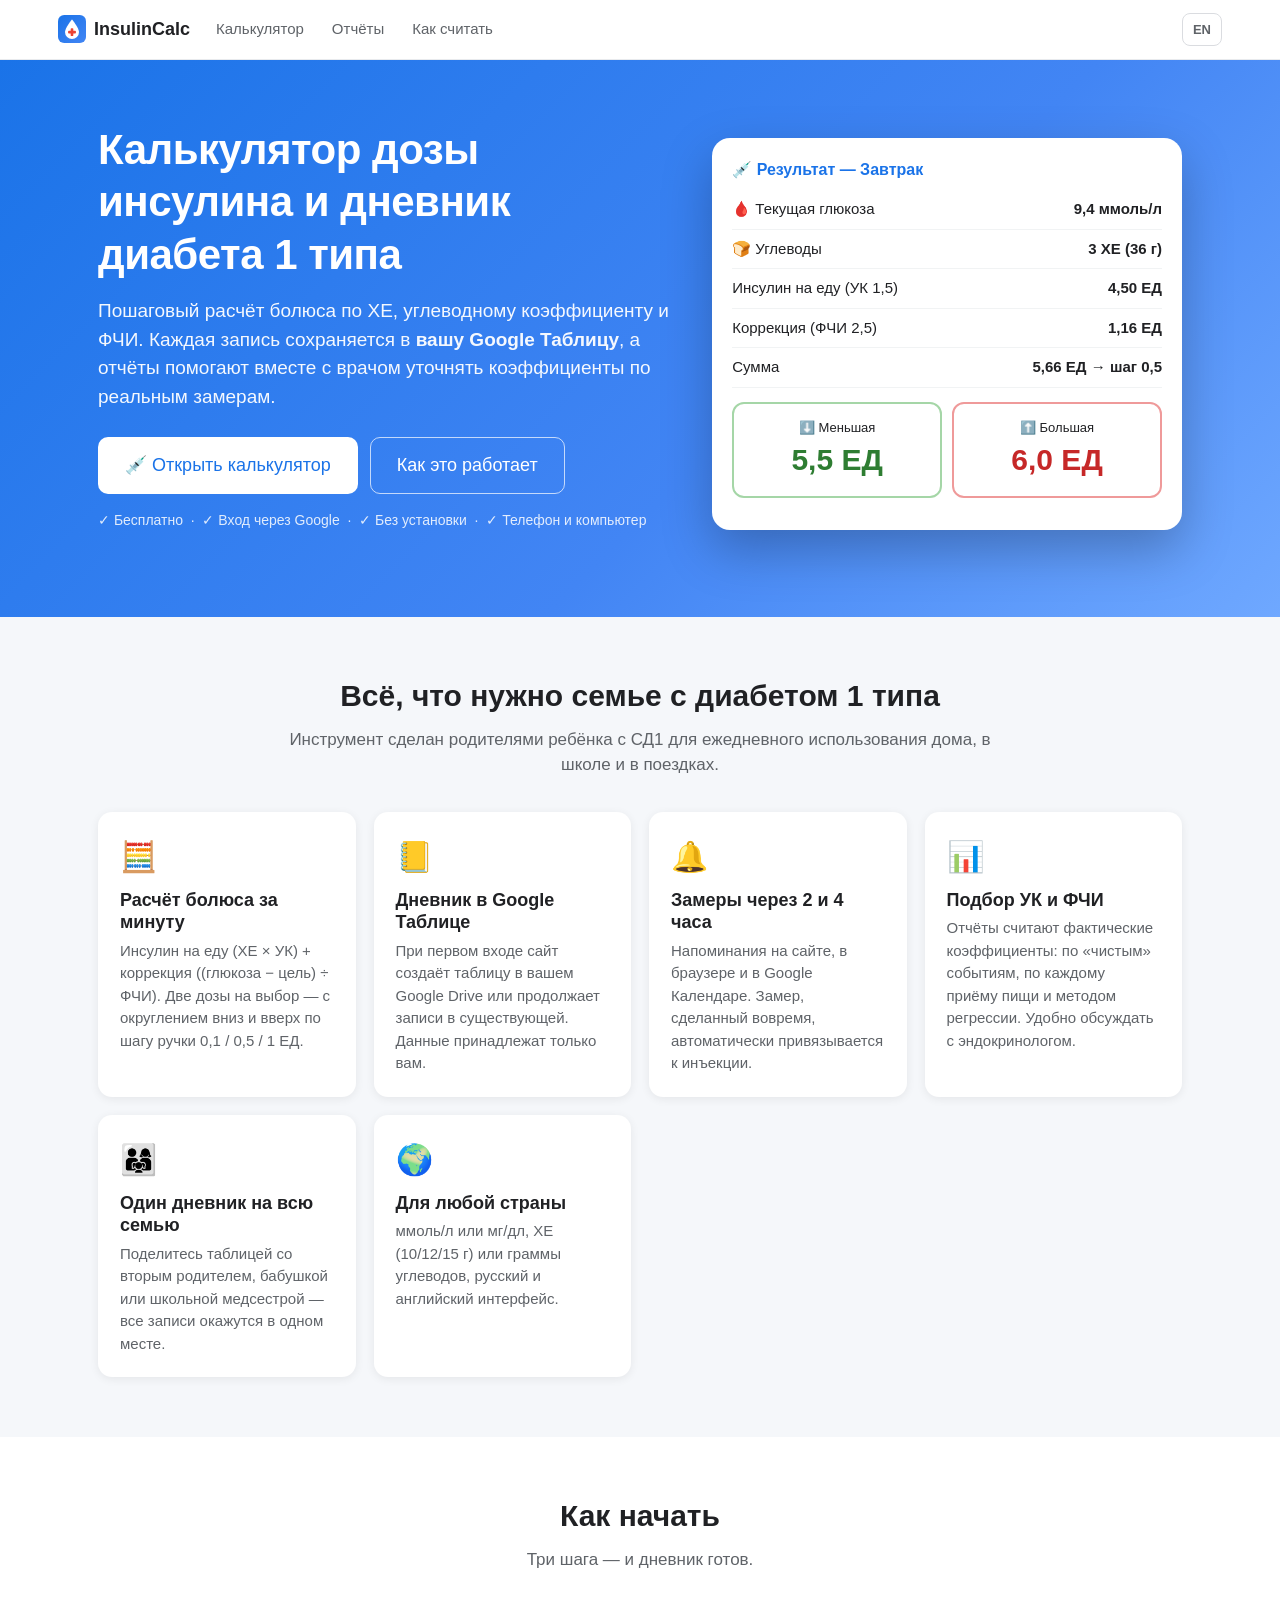
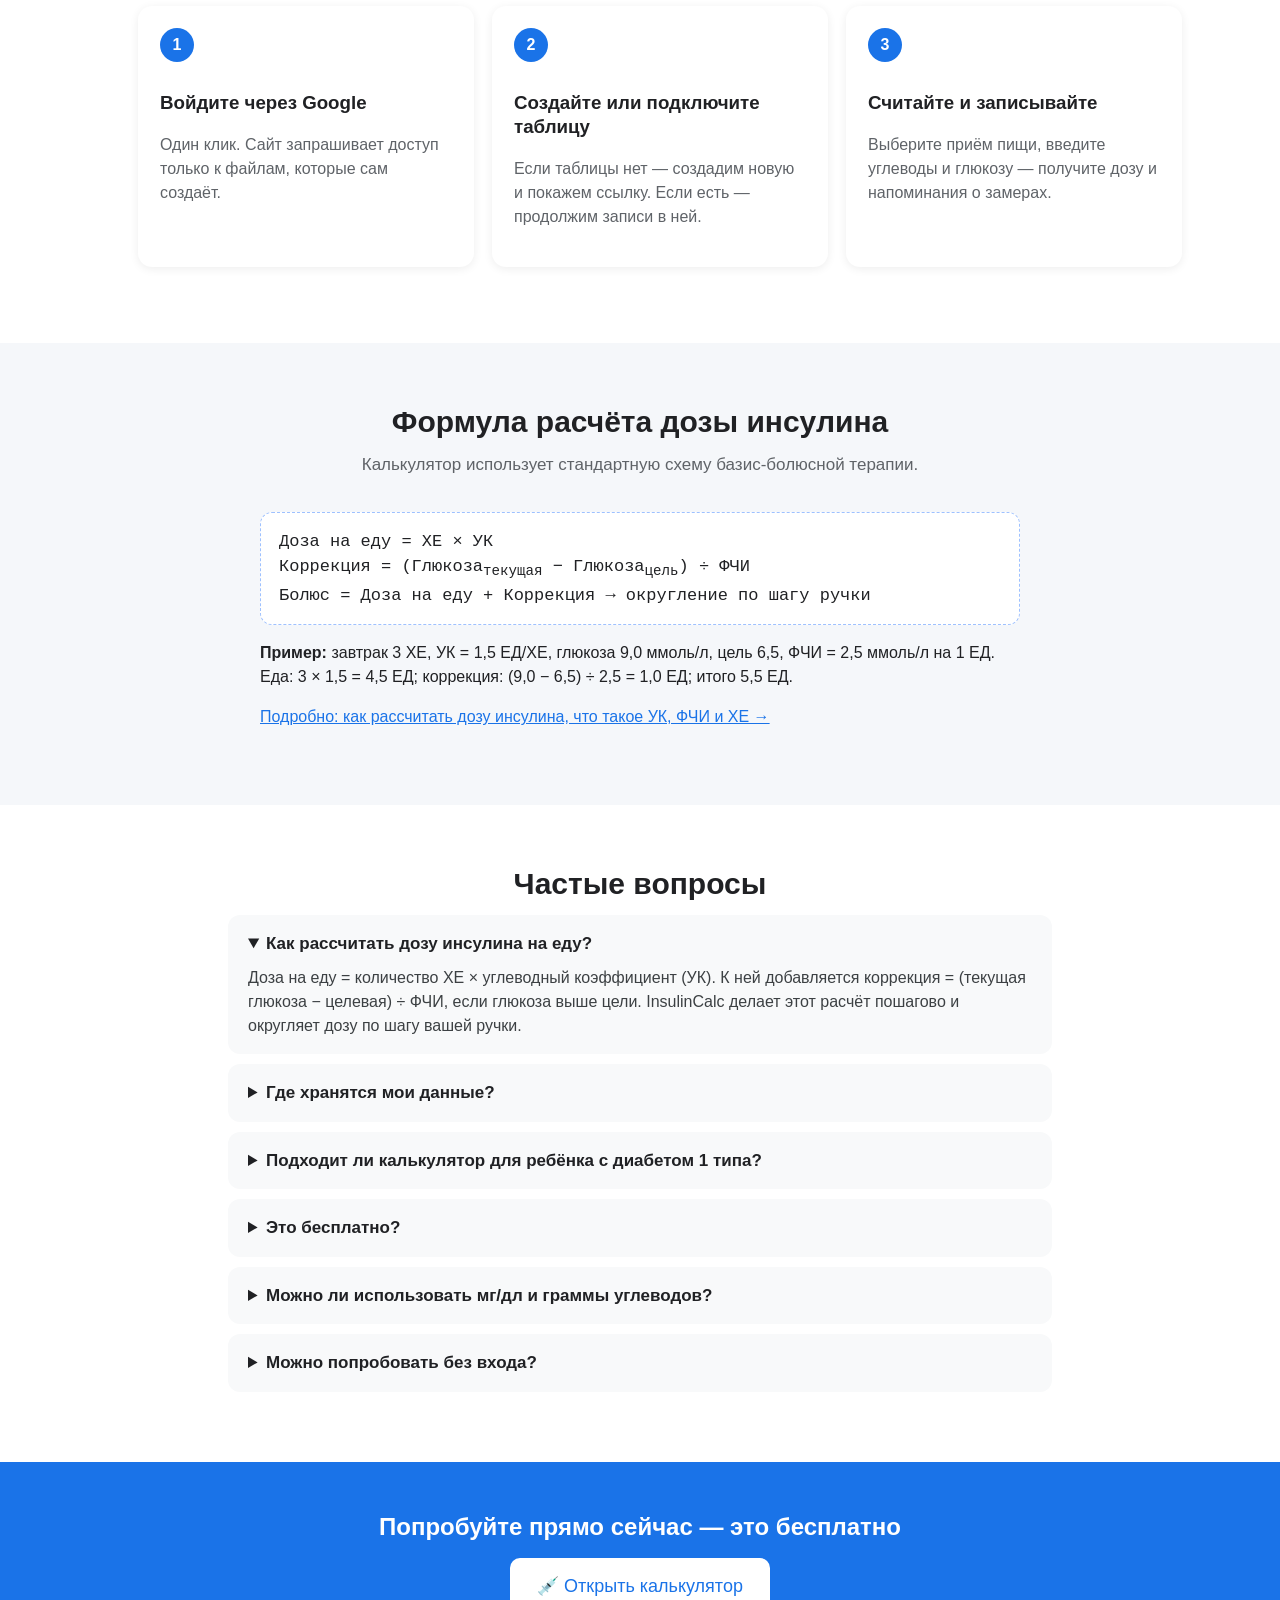
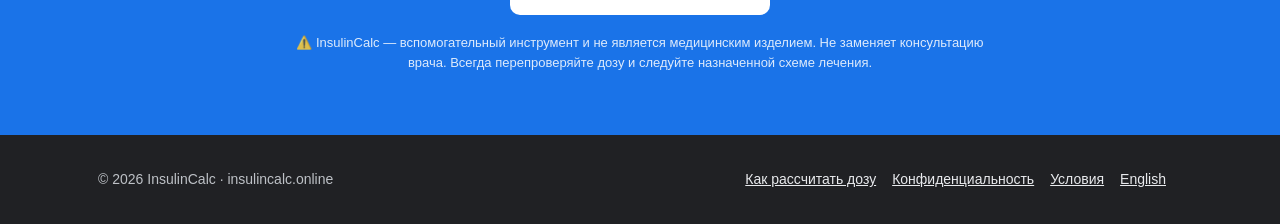
==== index.html @ 8a03ff3d "Initial site" ====
<!DOCTYPE html>
<html lang="ru">
<head>
<meta charset="utf-8">
<meta name="viewport" content="width=device-width,initial-scale=1,viewport-fit=cover">
<title>Калькулятор дозы инсулина онлайн и дневник диабета 1 типа — InsulinCalc</title>
<meta name="description" content="Бесплатный калькулятор болюса инсулина по ХЕ, УК и ФЧИ для детей и взрослых с диабетом 1 типа. Дневник самоконтроля в вашей Google Таблице, отчёты и подбор коэффициентов.">
<meta name="keywords" content="калькулятор инсулина, калькулятор дозы инсулина, расчет инсулина на ХЕ, хлебные единицы, углеводный коэффициент, ФЧИ, диабет 1 типа у ребенка, дневник самоконтроля">
<link rel="canonical" href="https://insulincalc.online/">
<link rel="alternate" hreflang="ru" href="https://insulincalc.online/">
<link rel="alternate" hreflang="en" href="https://insulincalc.online/en/">
<link rel="alternate" hreflang="x-default" href="https://insulincalc.online/en/">
<meta name="theme-color" content="#1a73e8">
<link rel="icon" href="/assets/img/favicon.svg" type="image/svg+xml">
<link rel="icon" href="/favicon.ico" sizes="32x32">
<link rel="apple-touch-icon" href="/assets/img/icon-192.png">
<link rel="manifest" href="/manifest.webmanifest">
<meta property="og:type" content="website">
<meta property="og:site_name" content="InsulinCalc">
<meta property="og:locale" content="ru_RU">
<meta property="og:locale:alternate" content="en_US">
<meta property="og:title" content="Калькулятор дозы инсулина и дневник диабета — InsulinCalc">
<meta property="og:description" content="Считайте болюс по ХЕ, УК и ФЧИ, ведите дневник в своей Google Таблице и уточняйте коэффициенты по реальным замерам. Бесплатно.">
<meta property="og:url" content="https://insulincalc.online/">
<meta property="og:image" content="https://insulincalc.online/assets/img/og-image.jpg">
<meta property="og:image:width" content="1200"><meta property="og:image:height" content="630">
<meta name="twitter:card" content="summary_large_image">
<link rel="stylesheet" href="/assets/css/style.css">
<script type="application/ld+json">
{"@context":"https://schema.org","@graph":[
 {"@type":"WebSite","@id":"https://insulincalc.online/#website","url":"https://insulincalc.online/","name":"InsulinCalc","inLanguage":["ru","en"]},
 {"@type":"WebApplication","name":"InsulinCalc — калькулятор дозы инсулина","url":"https://insulincalc.online/app/","applicationCategory":"HealthApplication","operatingSystem":"Any (браузер)","inLanguage":"ru","isAccessibleForFree":true,
  "offers":{"@type":"Offer","price":"0","priceCurrency":"USD"},
  "description":"Пошаговый расчёт болюсного инсулина по хлебным единицам, углеводному коэффициенту и фактору чувствительности; дневник в Google Таблице; отчёты по УК и ФЧИ.",
  "featureList":["Расчёт дозы инсулина на еду и коррекцию","ХЕ или граммы, ммоль/л или мг/дл","Округление по шагу шприц-ручки","Напоминания о замерах через 2 и 4 часа","Подбор УК и ФЧИ по реальным замерам","Данные в вашей Google Таблице"]},
 {"@type":"FAQPage","mainEntity":[
  {"@type":"Question","name":"Как рассчитать дозу инсулина на еду?","acceptedAnswer":{"@type":"Answer","text":"Доза на еду = количество ХЕ × углеводный коэффициент (УК). К ней добавляется коррекция = (текущая глюкоза − целевая) ÷ ФЧИ, если глюкоза выше цели. InsulinCalc делает этот расчёт пошагово и округляет дозу по шагу вашей ручки."}},
  {"@type":"Question","name":"Где хранятся мои данные?","acceptedAnswer":{"@type":"Answer","text":"Только в вашей Google Таблице в вашем Google Drive. Сайт не хранит медицинские данные на своих серверах и получает доступ лишь к файлам, которые он создал или которые вы выбрали."}},
  {"@type":"Question","name":"Подходит ли калькулятор для ребёнка с диабетом 1 типа?","acceptedAnswer":{"@type":"Answer","text":"Да, сервис создан родителями ребёнка с диабетом 1 типа. Несколько взрослых могут вести один дневник: достаточно поделиться Google Таблицей. Все коэффициенты должны быть назначены врачом."}},
  {"@type":"Question","name":"Это бесплатно?","acceptedAnswer":{"@type":"Answer","text":"Да, InsulinCalc бесплатен и не требует установки — работает в браузере на телефоне и компьютере."}},
  {"@type":"Question","name":"Можно ли использовать мг/дл и граммы углеводов?","acceptedAnswer":{"@type":"Answer","text":"Да. В настройках можно выбрать ммоль/л или мг/дл, вводить углеводы в ХЕ или граммах и указать размер ХЕ (10, 12 или 15 г)."}}
 ]}
]}
</script>
</head>
<body>
<header class="topbar"><div class="topbar-in">
  <a class="brand" href="/"><img src="/assets/img/favicon.svg" alt="InsulinCalc" width="28" height="28"><span>InsulinCalc</span></a>
  <nav class="nav"><a href="/app/">Калькулятор</a><a href="/report/">Отчёты</a><a href="/kak-rasschitat-dozu-insulina/" class="hide-sm">Как считать</a></nav>
  <div class="right"><a class="lang-btn" href="/en/" hreflang="en" style="text-decoration:none" onclick="try{localStorage.setItem('ic_lang','en')}catch(e){}">EN</a></div>
</div></header>

<main>
<section class="hero">
  <div class="container hero-grid">
    <div>
      <h1>Калькулятор дозы инсулина и дневник диабета 1 типа</h1>
      <p class="lead">Пошаговый расчёт болюса по ХЕ, углеводному коэффициенту и ФЧИ. Каждая запись сохраняется в <b>вашу Google Таблицу</b>, а отчёты помогают вместе с врачом уточнять коэффициенты по реальным замерам.</p>
      <div class="hero-cta">
        <a class="btn primary big" href="/app/" onclick="try{localStorage.setItem('ic_lang','ru')}catch(e){}">💉 Открыть калькулятор</a>
        <a class="btn ghost big" href="#how">Как это работает</a>
      </div>
      <p class="hero-note">✓ Бесплатно &nbsp;·&nbsp; ✓ Вход через Google &nbsp;·&nbsp; ✓ Без установки &nbsp;·&nbsp; ✓ Телефон и компьютер</p>
    </div>
    <div class="mock" aria-hidden="true">
      <div style="font-weight:700;color:#1a73e8;margin-bottom:8px">💉 Результат — Завтрак</div>
      <div class="mrow"><span>🩸 Текущая глюкоза</span><b>9,4 ммоль/л</b></div>
      <div class="mrow"><span>🍞 Углеводы</span><b>3 ХЕ (36 г)</b></div>
      <div class="mrow"><span>Инсулин на еду (УК 1,5)</span><b>4,50 ЕД</b></div>
      <div class="mrow"><span>Коррекция (ФЧИ 2,5)</span><b>1,16 ЕД</b></div><div class="mrow"><span>Сумма</span><b>5,66 ЕД → шаг 0,5</b></div>
      <div class="dose-cards"><div class="dose-card down"><div class="small">⬇️ Меньшая</div><div class="d">5,5 ЕД</div></div><div class="dose-card up"><div class="small">⬆️ Большая</div><div class="d">6,0 ЕД</div></div></div>
    </div>
  </div>
</section>

<section class="block">
  <div class="container">
    <h2>Всё, что нужно семье с диабетом 1 типа</h2>
    <p class="intro">Инструмент сделан родителями ребёнка с СД1 для ежедневного использования дома, в школе и в поездках.</p>
    <div class="features">
      <div class="feature"><div class="ic">🧮</div><h3>Расчёт болюса за минуту</h3><p>Инсулин на еду (ХЕ × УК) + коррекция ((глюкоза − цель) ÷ ФЧИ). Две дозы на выбор — с округлением вниз и вверх по шагу ручки 0,1 / 0,5 / 1 ЕД.</p></div>
      <div class="feature"><div class="ic">📒</div><h3>Дневник в Google Таблице</h3><p>При первом входе сайт создаёт таблицу в вашем Google Drive или продолжает записи в существующей. Данные принадлежат только вам.</p></div>
      <div class="feature"><div class="ic">🔔</div><h3>Замеры через 2 и 4 часа</h3><p>Напоминания на сайте, в браузере и в Google Календаре. Замер, сделанный вовремя, автоматически привязывается к инъекции.</p></div>
      <div class="feature"><div class="ic">📊</div><h3>Подбор УК и ФЧИ</h3><p>Отчёты считают фактические коэффициенты: по «чистым» событиям, по каждому приёму пищи и методом регрессии. Удобно обсуждать с эндокринологом.</p></div>
      <div class="feature"><div class="ic">👨‍👩‍👧</div><h3>Один дневник на всю семью</h3><p>Поделитесь таблицей со вторым родителем, бабушкой или школьной медсестрой — все записи окажутся в одном месте.</p></div>
      <div class="feature"><div class="ic">🌍</div><h3>Для любой страны</h3><p>ммоль/л или мг/дл, ХЕ (10/12/15 г) или граммы углеводов, русский и английский интерфейс.</p></div>
    </div>
  </div>
</section>

<section class="block alt" id="how">
  <div class="container">
    <h2>Как начать</h2>
    <p class="intro">Три шага — и дневник готов.</p>
    <ol class="steps">
      <li><h3>Войдите через Google</h3><p class="muted">Один клик. Сайт запрашивает доступ только к файлам, которые сам создаёт.</p></li>
      <li><h3>Создайте или подключите таблицу</h3><p class="muted">Если таблицы нет — создадим новую и покажем ссылку. Если есть — продолжим записи в ней.</p></li>
      <li><h3>Считайте и записывайте</h3><p class="muted">Выберите приём пищи, введите углеводы и глюкозу — получите дозу и напоминания о замерах.</p></li>
    </ol>
  </div>
</section>

<section class="block">
  <div class="container">
    <h2>Формула расчёта дозы инсулина</h2>
    <p class="intro">Калькулятор использует стандартную схему базис-болюсной терапии.</p>
    <div style="max-width:760px;margin:0 auto">
      <div class="formula">Доза на еду = ХЕ × УК<br>Коррекция = (Глюкоза<sub>текущая</sub> − Глюкоза<sub>цель</sub>) ÷ ФЧИ<br>Болюс = Доза на еду + Коррекция → округление по шагу ручки</div>
      <p><b>Пример:</b> завтрак 3 ХЕ, УК = 1,5 ЕД/ХЕ, глюкоза 9,0 ммоль/л, цель 6,5, ФЧИ = 2,5 ммоль/л на 1 ЕД. Еда: 3 × 1,5 = 4,5 ЕД; коррекция: (9,0 − 6,5) ÷ 2,5 = 1,0 ЕД; итого 5,5 ЕД.</p>
      <p><a href="/kak-rasschitat-dozu-insulina/">Подробно: как рассчитать дозу инсулина, что такое УК, ФЧИ и ХЕ →</a></p>
    </div>
  </div>
</section>

<section class="block alt">
  <div class="container" style="max-width:860px">
    <h2>Частые вопросы</h2>
    <div class="faq">
      <details open><summary>Как рассчитать дозу инсулина на еду?</summary><p>Доза на еду = количество ХЕ × углеводный коэффициент (УК). К ней добавляется коррекция = (текущая глюкоза − целевая) ÷ ФЧИ, если глюкоза выше цели. InsulinCalc делает этот расчёт пошагово и округляет дозу по шагу вашей ручки.</p></details>
      <details><summary>Где хранятся мои данные?</summary><p>Только в вашей Google Таблице в вашем Google Drive. Сайт не хранит медицинские данные на своих серверах и получает доступ лишь к файлам, которые он создал или которые вы выбрали. Подробнее — в <a href="/privacy/">политике конфиденциальности</a>.</p></details>
      <details><summary>Подходит ли калькулятор для ребёнка с диабетом 1 типа?</summary><p>Да, сервис создан родителями ребёнка с диабетом 1 типа. Несколько взрослых могут вести один дневник: достаточно поделиться Google Таблицей. Все коэффициенты должны быть назначены врачом.</p></details>
      <details><summary>Это бесплатно?</summary><p>Да, InsulinCalc бесплатен и не требует установки — работает в браузере на телефоне и компьютере. Сайт можно добавить на главный экран как приложение.</p></details>
      <details><summary>Можно ли использовать мг/дл и граммы углеводов?</summary><p>Да. В настройках можно выбрать ммоль/л или мг/дл, вводить углеводы в ХЕ или граммах и указать размер ХЕ (10, 12 или 15 г).</p></details>
      <details><summary>Можно попробовать без входа?</summary><p>Да, есть демо-режим: записи сохраняются только в браузере. Для постоянного дневника войдите через Google.</p></details>
    </div>
  </div>
</section>

<section class="cta-band">
  <h2>Попробуйте прямо сейчас — это бесплатно</h2>
  <a class="btn primary big" href="/app/">💉 Открыть калькулятор</a>
  <p class="small" style="opacity:.85;margin-top:18px;max-width:720px;margin-left:auto;margin-right:auto">⚠️ InsulinCalc — вспомогательный инструмент и не является медицинским изделием. Не заменяет консультацию врача. Всегда перепроверяйте дозу и следуйте назначенной схеме лечения.</p>
</section>
</main>

<footer class="site"><div class="container foot-grid">
  <div>© <span id="y">2026</span> InsulinCalc · insulincalc.online</div>
  <div class="foot-links"><a href="/kak-rasschitat-dozu-insulina/">Как рассчитать дозу</a><a href="/privacy/">Конфиденциальность</a><a href="/terms/">Условия</a><a href="/en/" hreflang="en">English</a></div>
</div></footer>
<script>document.getElementById('y').textContent=new Date().getFullYear()</script>
</body>
</html>
---- assets/css/style.css ----
/* InsulinCalc — общие стили (сайт + приложение) */
:root{
  --blue:#1a73e8;--blue-d:#1765d3;--blue-l:#e8f0fe;--green:#34a853;--green-d:#2e7d32;--red:#ea4335;--amber:#ffc107;
  --ink:#202124;--muted:#5f6368;--line:#dadce0;--bg:#f5f7fa;--card:#fff;--purple:#7b1fa2;
  --r:14px;--sh:0 2px 10px rgba(0,0,0,.07);
  --font:-apple-system,BlinkMacSystemFont,'Segoe UI',Roboto,'Helvetica Neue',Arial,sans-serif;
}
*{box-sizing:border-box}
html{-webkit-text-size-adjust:100%}
body{margin:0;font-family:var(--font);color:var(--ink);background:var(--bg);line-height:1.5}
a{color:var(--blue)}
img{max-width:100%}
h1,h2,h3{line-height:1.25}
.small{font-size:13px}.muted{color:var(--muted)}
.container{max-width:1120px;margin:0 auto;padding:0 18px}
.narrow{max-width:640px;margin:0 auto;padding:18px}
.wide{max-width:1200px;margin:0 auto;padding:18px}

/* ---------- topbar ---------- */
.topbar{position:sticky;top:0;z-index:50;background:rgba(255,255,255,.95);backdrop-filter:saturate(1.4) blur(8px);border-bottom:1px solid #e8eaed}
.topbar-in{max-width:1200px;margin:0 auto;display:flex;align-items:center;gap:14px;padding:10px 18px}
.brand{display:flex;align-items:center;gap:8px;font-weight:700;color:var(--ink);text-decoration:none;font-size:18px}
.nav{display:flex;gap:4px;flex:1}
.nav a{padding:8px 12px;border-radius:8px;color:var(--muted);text-decoration:none;font-weight:500;font-size:15px}
.nav a:hover{background:#f1f3f4}.nav a.active{color:var(--blue);background:var(--blue-l)}
.right{display:flex;align-items:center;gap:8px}
.lang-btn,.btn-sm,.badge{border:1px solid var(--line);background:#fff;border-radius:8px;padding:6px 10px;font-size:13px;cursor:pointer;font-weight:600;color:var(--muted)}
.badge{background:#fff3e0;color:#e65100;border-color:#ffcc80}
.avatar-btn{width:36px;height:36px;border-radius:50%;border:2px solid var(--blue-l);padding:0;overflow:hidden;cursor:pointer;background:var(--blue);color:#fff;font-weight:700}
.avatar-btn img{width:100%;height:100%;object-fit:cover}
.user-menu{position:relative}
.dropdown{display:none;position:absolute;right:0;top:44px;background:#fff;border-radius:12px;box-shadow:0 8px 30px rgba(0,0,0,.15);min-width:240px;padding:6px;z-index:60}
.dropdown.open{display:block}
.dropdown a,.dropdown button{display:block;width:100%;text-align:left;padding:10px 12px;border:0;background:none;border-radius:8px;font-size:14px;color:var(--ink);text-decoration:none;cursor:pointer;font-family:inherit}
.dropdown a:hover,.dropdown button:hover{background:#f1f3f4}
.dd-head{padding:10px 12px;border-bottom:1px solid #eee;margin-bottom:4px;font-size:14px;word-break:break-all}
.demo-bar{display:none;background:#fff8e1;color:#5d4037;text-align:center;padding:8px 14px;font-size:14px;border-bottom:1px solid #ffe082}
@media(max-width:640px){.hide-sm{display:none}.nav a{padding:8px 8px;font-size:14px}.brand span{display:none}}

/* ---------- buttons ---------- */
.btn{display:inline-flex;align-items:center;justify-content:center;gap:8px;padding:13px 20px;border-radius:10px;font-size:16px;font-weight:500;cursor:pointer;border:1px solid transparent;transition:.15s;text-align:center;text-decoration:none;font-family:inherit;line-height:1.3}
.btn.block{display:flex;width:100%;margin-bottom:10px}
.btn.primary{background:var(--blue);color:#fff}.btn.primary:hover{background:var(--blue-d)}
.btn.secondary{background:#f8f9fa;color:var(--blue);border-color:var(--line)}.btn.secondary:hover{background:#e8eaed}
.btn.secondary.sel{background:var(--blue-l);border-color:var(--blue);font-weight:600}
.btn.cancel{background:#f1f3f4;color:var(--muted)}
.btn.ghost{background:transparent;color:var(--blue);border-color:var(--blue)}
.btn.report{background:#f3e5f5;color:var(--purple);border-color:#ce93d8}
.btn.danger{background:#fdecea;color:#c62828;border-color:#f5c6cb}
.btn:disabled{opacity:.6;cursor:not-allowed}
.btn.big{font-size:18px;padding:16px 26px}
.link-btn{background:none;border:0;color:var(--blue);text-decoration:underline;cursor:pointer;font:inherit;padding:0}
.g-btn{display:flex;align-items:center;justify-content:center;gap:12px;width:100%;padding:13px;border:1px solid var(--line);border-radius:10px;background:#fff;font-size:16px;font-weight:500;cursor:pointer;margin:16px 0 10px;font-family:inherit;color:#3c4043}
.g-btn:hover{background:#f8f9fa;box-shadow:var(--sh)}

/* ---------- cards / notes ---------- */
.card{background:var(--card);border-radius:var(--r);box-shadow:var(--sh);padding:22px;margin-bottom:20px}
.note{background:var(--blue-l);border-left:4px solid var(--blue);padding:12px 14px;border-radius:8px;font-size:14px;margin:12px 0;color:#174ea6}
.note.warn{background:#fff8e1;border-color:var(--amber);color:#5d4037}
.note.ok{background:#e8f5e9;border-color:var(--green);color:var(--green-d)}
.note.danger{background:#ffebee;border-color:var(--red);color:#b71c1c;font-weight:500}
.divider{height:1px;background:linear-gradient(to right,transparent,var(--line),transparent);margin:14px 0}
.gate{max-width:520px;margin:40px auto;text-align:center}
.gate h1{font-size:24px;margin:8px 0 10px}
.gate-icon{font-size:48px}

/* ---------- calculator ---------- */
.calc{max-width:600px;margin:0 auto}
.calc h1.calc-title{text-align:center;color:var(--blue);font-size:24px;margin:4px 0 4px}
.calc .sub{text-align:center;color:var(--muted);font-size:14px;margin:0 0 18px}
.step{animation:fadeIn .25s ease}
.step-q{font-size:17px;font-weight:600;margin:0 0 6px}
.step-hint{font-size:13px;color:var(--muted);margin:0 0 14px}
.grid2{display:grid;grid-template-columns:1fr 1fr;gap:10px;margin-bottom:16px}
.grid3{display:grid;grid-template-columns:1fr 1fr 1fr;gap:10px;margin-bottom:16px}
.grid1{display:grid;gap:10px;margin-bottom:16px}
.row{display:flex;gap:10px}.row>.btn{flex:1}
.num-input{width:100%;padding:15px;border:1px solid var(--line);border-radius:10px;font-size:20px;font-family:inherit}
.num-input:focus,select:focus,input:focus{outline:none;border-color:var(--blue);box-shadow:0 0 0 3px rgba(26,115,232,.18)}
.input-wrap{position:relative;margin-bottom:6px}
.input-unit{position:absolute;right:14px;top:50%;transform:translateY(-50%);color:var(--muted);font-size:15px;pointer-events:none}
.err{color:#c62828;font-size:14px;min-height:20px;margin:4px 0 8px}
.seg{display:inline-flex;border:1px solid var(--line);border-radius:10px;overflow:hidden;margin-bottom:12px}
.seg button{border:0;background:#fff;padding:9px 18px;font-size:15px;cursor:pointer;font-family:inherit;color:var(--muted)}
.seg button.on{background:var(--blue);color:#fff}
.summary{background:#e8f5e9;border-radius:12px;padding:18px;margin-bottom:16px;line-height:1.8}
.summary h3{margin:0 0 6px;color:var(--green-d)}
.result-box{background:#e3f2fd;border-radius:12px;padding:18px;margin-bottom:16px;line-height:1.7}
.dose-cards{display:grid;grid-template-columns:1fr 1fr;gap:10px;margin:12px 0}
.dose-card{border-radius:12px;padding:14px;text-align:center;background:#fff}
.dose-card .d{font-size:30px;font-weight:700}
.dose-card.down{border:2px solid #a5d6a7}.dose-card.down .d{color:var(--green-d)}
.dose-card.up{border:2px solid #ef9a9a}.dose-card.up .d{color:#c62828}
.done-box{background:#e8f5e9;border-radius:12px;padding:18px;margin-bottom:14px;line-height:1.7}
.recent{margin-top:18px}
.recent h3{font-size:15px;color:var(--muted);margin:0 0 8px}
.recent-item{display:flex;justify-content:space-between;gap:10px;padding:9px 0;border-bottom:1px solid #f1f3f4;font-size:14px}
.recent-item .pending{color:#e65100}
.rem-card{background:linear-gradient(135deg,#667eea,#764ba2);color:#fff;border-radius:12px;padding:16px;margin-bottom:12px}
.rem-card .t{font-weight:700;margin-bottom:6px}
.rem-card .d{font-size:13px;opacity:.95;margin-bottom:10px}
.rem-card input{width:100%;padding:11px 12px;border:0;border-radius:8px;font-size:16px;margin-bottom:10px;color:#000;background:#fff}
.rem-card .a{display:flex;gap:8px}
.rem-card .a button{border:0;border-radius:8px;padding:10px 12px;cursor:pointer;font-weight:600;font-family:inherit}
.rem-card .send{flex:1;background:#fff;color:#5a4fcf}
.rem-card .sn{background:rgba(255,255,255,.2);color:#fff;border:1px solid rgba(255,255,255,.4)!important}
.rem-sent{background:#4caf50;color:#fff;padding:10px;border-radius:8px;text-align:center}

/* ---------- forms / modal ---------- */
.form label{display:block;font-size:14px;color:var(--muted);margin-bottom:12px;font-weight:500}
.form input,.form select{display:block;width:100%;margin-top:5px;padding:11px 12px;border:1px solid var(--line);border-radius:8px;font-size:15px;font-family:inherit;background:#fff;color:var(--ink)}
.form label.check{display:flex;align-items:center;gap:8px}.form label.check input{width:auto;margin:0}
.modal-wrap{position:fixed;inset:0;background:rgba(32,33,36,.55);z-index:100;display:flex;align-items:center;justify-content:center;padding:16px;animation:fadeIn .2s}
.modal{background:#fff;border-radius:16px;max-width:520px;width:100%;max-height:92vh;overflow:auto;padding:24px;position:relative;box-shadow:0 20px 60px rgba(0,0,0,.25)}
.modal h2{margin:0 0 12px;font-size:21px;padding-right:24px}
.modal-x{position:absolute;right:12px;top:10px;border:0;background:none;font-size:28px;color:var(--muted);cursor:pointer;line-height:1}
.sheet-card{display:block;padding:12px 14px;border:1px solid var(--line);border-radius:10px;text-decoration:none;color:var(--ink);margin-bottom:10px;font-weight:500;word-break:break-word;flex:1}
.sheet-card small{display:block;color:var(--muted);font-weight:400}
.sheet-row{display:flex;gap:8px;align-items:stretch}.sheet-row .sheet-card{margin-bottom:8px}.sheet-row .btn{margin-bottom:8px}
.link-box{display:flex;gap:8px;margin-bottom:12px}
.link-box input{flex:1;padding:10px;border:1px solid var(--line);border-radius:8px;font-size:13px;min-width:0}
.spinner{width:34px;height:34px;border:3px solid #e0e0e0;border-top-color:var(--blue);border-radius:50%;animation:spin 1s linear infinite;margin:16px auto}
.busy{position:fixed;inset:0;background:rgba(255,255,255,.75);z-index:90;display:none;flex-direction:column;align-items:center;justify-content:center;color:var(--blue);font-weight:500}
.toast{position:fixed;left:50%;bottom:24px;transform:translate(-50%,30px);opacity:0;background:#323232;color:#fff;padding:12px 18px;border-radius:10px;z-index:200;max-width:92vw;font-size:14px;transition:.3s;box-shadow:0 6px 20px rgba(0,0,0,.25)}
.toast.show{opacity:1;transform:translate(-50%,0)}
.toast.error{background:#b71c1c}.toast .link-btn{color:#fff;font-weight:600;margin-left:6px}

/* ---------- report ---------- */
.rep-head{background:linear-gradient(135deg,#1a73e8,#4285f4);color:#fff;padding:26px;border-radius:16px;margin-bottom:22px;text-align:center}
.rep-head h1{margin:0 0 6px;font-size:26px}.rep-head p{margin:0;opacity:.9;font-size:14px}
.controls{display:flex;align-items:flex-end;gap:14px;flex-wrap:wrap}
.controls label{font-weight:500;color:var(--muted);font-size:14px;display:flex;flex-direction:column;gap:5px}
.controls input,.controls select{padding:10px 12px;border:1px solid var(--line);border-radius:8px;font-size:15px;min-width:150px;font-family:inherit;background:#fff}
.sec-title{font-size:20px;color:var(--blue);margin:0 0 16px;padding-bottom:10px;border-bottom:2px solid var(--blue-l)}
.tabs{display:flex;gap:8px;margin-bottom:16px;flex-wrap:wrap}
.tab-btn{padding:9px 18px;border:1px solid var(--line);background:#fff;border-radius:8px;cursor:pointer;font-size:14px;font-family:inherit}
.tab-btn.active{background:var(--blue);color:#fff;border-color:var(--blue)}
.kgrid{display:grid;grid-template-columns:repeat(auto-fit,minmax(280px,1fr));gap:16px}
.kcard{background:#f8f9fa;border-radius:12px;padding:18px;border-left:4px solid var(--green)}
.kcard.red{border-left-color:var(--red)}
.kcard h4{font-size:15px;margin:0 0 10px}
.kval{font-size:26px;font-weight:700;color:var(--blue);margin-bottom:6px}
.kval.red{color:var(--red)}
.kmeta{font-size:13px;color:var(--muted);line-height:1.8}
.bar{height:6px;background:#e0e0e0;border-radius:3px;margin:6px 0;overflow:hidden}.bar>div{height:100%;border-radius:3px;transition:width .3s}
.conf-high{background:var(--green)}.conf-medium{background:var(--amber)}.conf-low{background:var(--red)}
.chart-box{background:#f8f9fa;border-radius:12px;padding:16px;margin-bottom:16px}
.chart-box h3{margin:0 0 10px;font-size:16px}
.chart{height:290px;background:#fff;border-radius:8px;position:relative;padding:6px}
.chart .empty{display:flex;height:100%;align-items:center;justify-content:center;color:var(--muted)}
.metrics{display:grid;grid-template-columns:repeat(auto-fit,minmax(180px,1fr));gap:14px}
.metric{color:#fff;border-radius:12px;padding:18px;text-align:center}
.metric .v{font-size:30px;font-weight:700;margin:6px 0}.metric .l,.metric .s{font-size:13px;opacity:.92}
.m1{background:linear-gradient(135deg,#667eea,#764ba2)}.m2{background:linear-gradient(135deg,#34a853,#2d9246)}
.m3{background:linear-gradient(135deg,#ea4335,#c62828)}.m4{background:linear-gradient(135deg,#ffb300,#ef6c00)}.m5{background:linear-gradient(135deg,#00acc1,#00838f)}
.tbl-wrap{overflow:auto;max-height:480px}
table.log{width:100%;border-collapse:collapse;font-size:14px}
table.log th,table.log td{padding:8px 10px;border-bottom:1px solid #eee;text-align:left;white-space:nowrap}
table.log th{position:sticky;top:0;background:#f8f9fa;font-weight:600;color:var(--muted)}
.actions{text-align:center;margin-top:10px}.actions .btn{margin:5px}

/* ---------- landing ---------- */
.hero{background:linear-gradient(135deg,#1a73e8 0%,#4285f4 60%,#6fa8ff 100%);color:#fff;padding:64px 0 72px}
.hero-grid{display:grid;grid-template-columns:1.1fr .9fr;gap:40px;align-items:center}
.hero h1{font-size:42px;margin:0 0 16px;letter-spacing:-.5px}
.hero p.lead{font-size:19px;opacity:.95;margin:0 0 26px}
.hero .btn.primary{background:#fff;color:var(--blue)}.hero .btn.primary:hover{background:#f1f5ff}
.hero .btn.ghost{color:#fff;border-color:rgba(255,255,255,.7)}
.hero-cta{display:flex;gap:12px;flex-wrap:wrap}
.hero-note{font-size:14px;opacity:.85;margin-top:16px}
.mock{background:#fff;color:var(--ink);border-radius:18px;padding:20px;box-shadow:0 20px 50px rgba(0,0,0,.25)}
.mock .mrow{display:flex;justify-content:space-between;padding:8px 0;border-bottom:1px solid #f1f3f4;font-size:15px}
.mock .dose-cards{margin-top:14px}
section.block{padding:60px 0}
section.block.alt{background:#fff}
section.block h2{font-size:30px;margin:0 0 12px;text-align:center}
section.block .intro{text-align:center;color:var(--muted);max-width:720px;margin:0 auto 34px;font-size:17px}
.features{display:grid;grid-template-columns:repeat(auto-fit,minmax(250px,1fr));gap:18px}
.feature{background:#fff;border-radius:14px;padding:22px;box-shadow:var(--sh)}
section.alt .feature{background:#f8f9fa;box-shadow:none}
.feature .ic{font-size:30px}.feature h3{margin:10px 0 6px;font-size:18px}.feature p{margin:0;color:var(--muted);font-size:15px}
.steps{counter-reset:s;display:grid;grid-template-columns:repeat(auto-fit,minmax(220px,1fr));gap:18px}
.steps li{list-style:none;background:#fff;border-radius:14px;padding:22px;box-shadow:var(--sh);position:relative}
.steps li::before{counter-increment:s;content:counter(s);display:inline-flex;width:34px;height:34px;border-radius:50%;background:var(--blue);color:#fff;align-items:center;justify-content:center;font-weight:700;margin-bottom:10px}
.faq details{background:#fff;border-radius:12px;padding:16px 20px;margin-bottom:10px;box-shadow:var(--sh)}
section.alt .faq details{background:#f8f9fa;box-shadow:none}
.faq summary{font-weight:600;cursor:pointer;font-size:17px}
.faq p{color:#3c4043;margin:10px 0 0}
.formula{background:#fff;border:1px dashed #9ec1ff;border-radius:12px;padding:16px 18px;font-size:17px;margin:14px 0;font-family:ui-monospace,Menlo,Consolas,monospace;overflow:auto}
.article{max-width:780px;margin:0 auto;padding:30px 18px 60px}
.article h1{font-size:34px}.article h2{margin-top:34px}
.article table{border-collapse:collapse;width:100%;margin:12px 0}.article td,.article th{border:1px solid var(--line);padding:8px 10px;text-align:left}
.cta-band{background:var(--blue);color:#fff;text-align:center;padding:50px 18px}
.cta-band h2{margin:0 0 16px;color:#fff}
.cta-band .btn.primary{background:#fff;color:var(--blue)}
footer.site{background:#202124;color:#bdc1c6;padding:34px 0;font-size:14px}
footer.site a{color:#e8eaed}
.foot-grid{display:flex;flex-wrap:wrap;gap:20px;justify-content:space-between}
.foot-links a{margin-right:16px}
@media(max-width:820px){.hero-grid{grid-template-columns:1fr}.hero h1{font-size:32px}.hero{padding:44px 0 50px}section.block h2{font-size:25px}}

@keyframes fadeIn{from{opacity:0;transform:translateY(8px)}to{opacity:1;transform:none}}
@keyframes spin{to{transform:rotate(360deg)}}
@media print{.topbar,.controls,.actions,.demo-bar,.tabs{display:none!important}body{background:#fff}.card{box-shadow:none}}
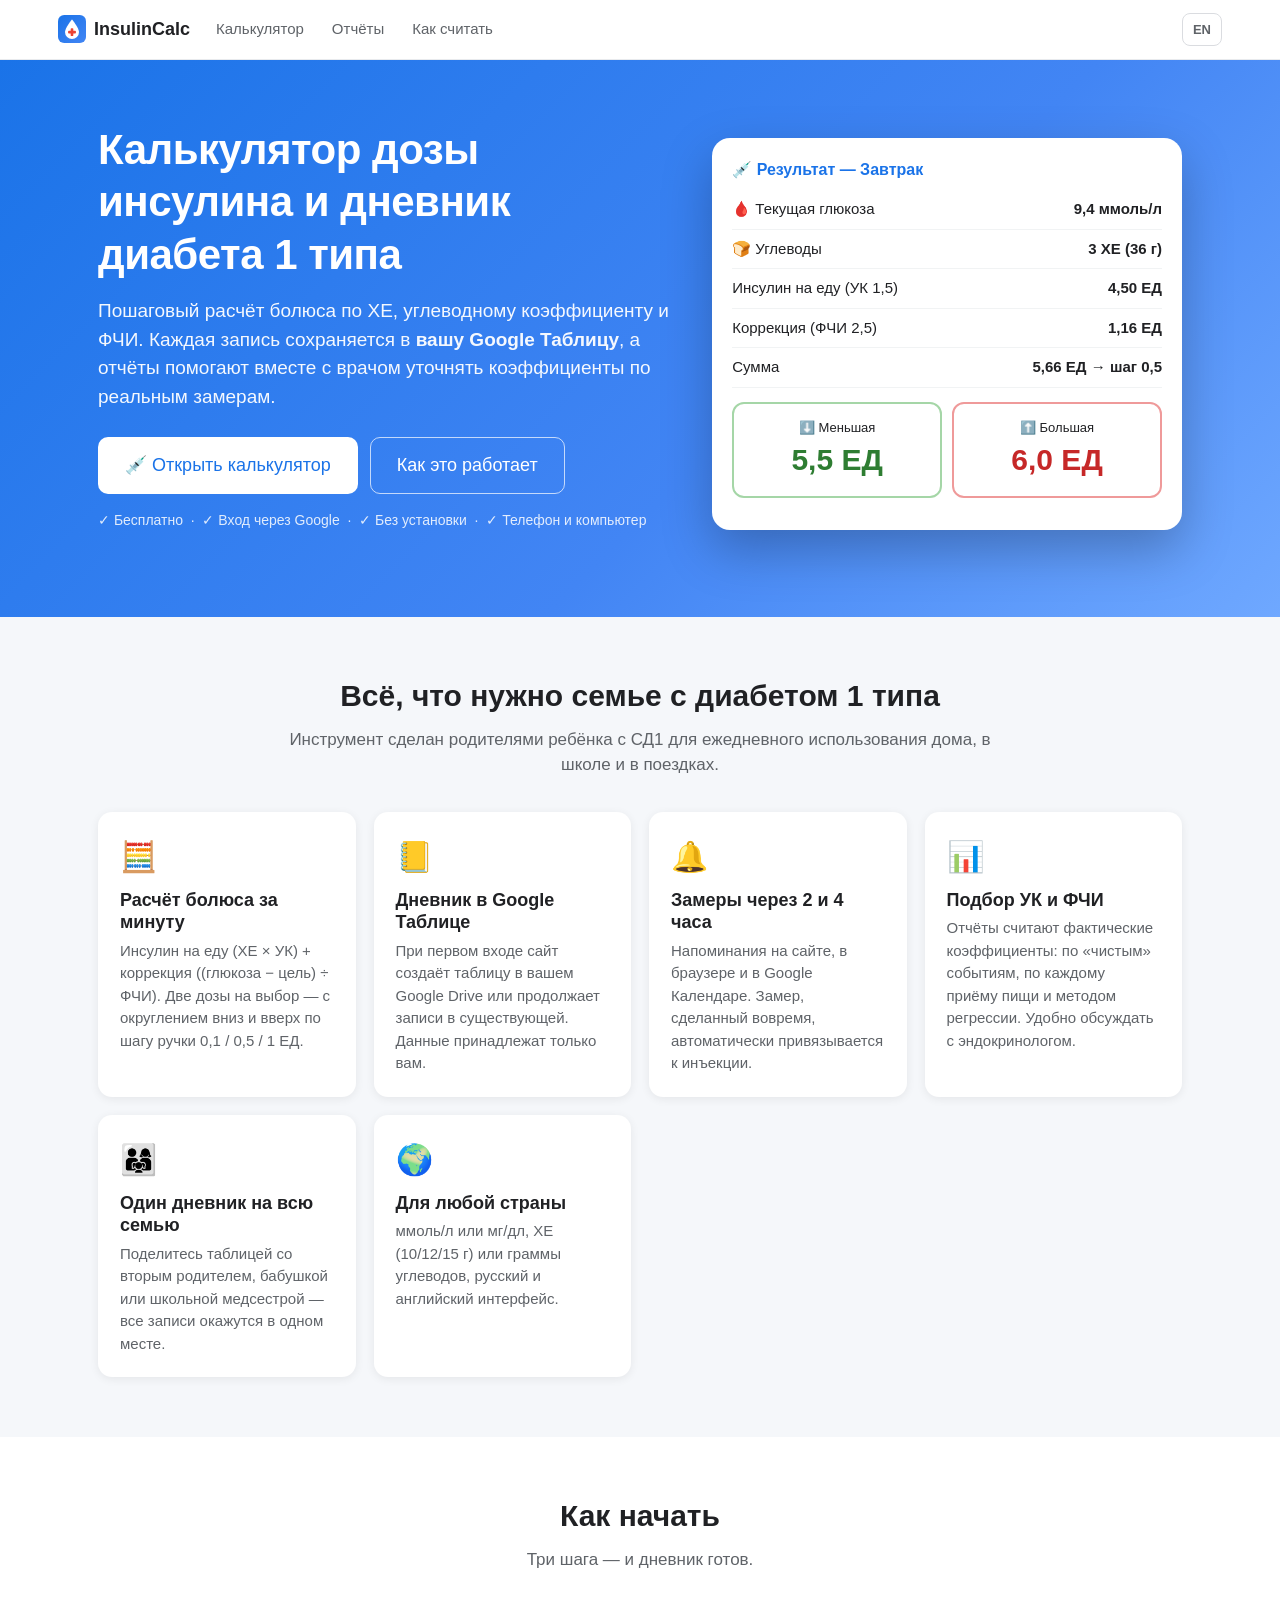
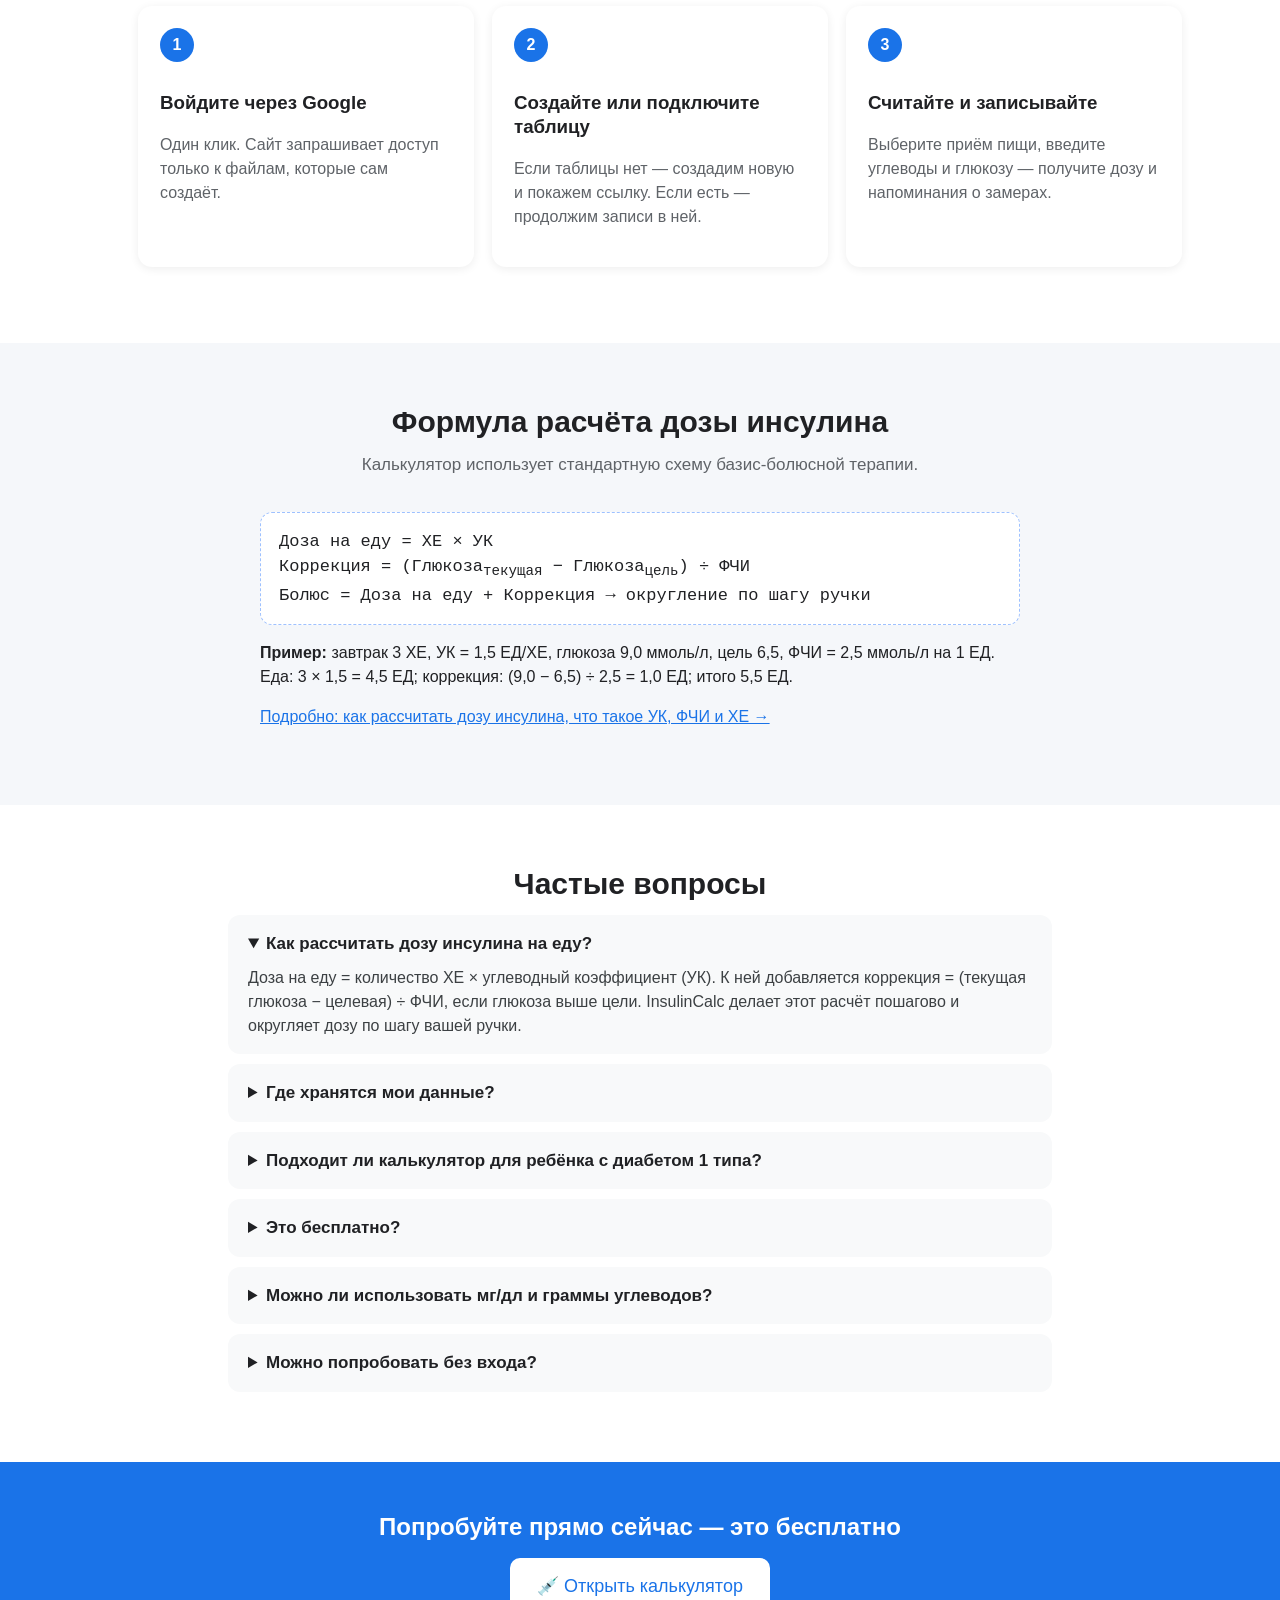
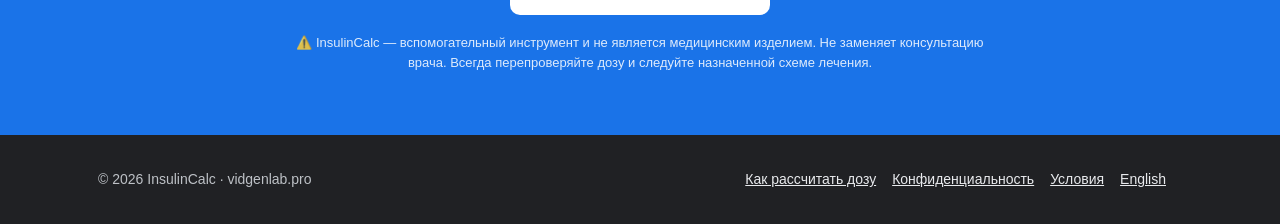
==== commit dc0363fd: "Switch site URL to https://www.vidgenlab.pro Co-Authored-By: Claude Opus 5.5 <noreply@anthropic.com>" ====
--- a/index.html
+++ b/index.html
@@ -6,10 +6,10 @@
 <title>Калькулятор дозы инсулина онлайн и дневник диабета 1 типа — InsulinCalc</title>
 <meta name="description" content="Бесплатный калькулятор болюса инсулина по ХЕ, УК и ФЧИ для детей и взрослых с диабетом 1 типа. Дневник самоконтроля в вашей Google Таблице, отчёты и подбор коэффициентов.">
 <meta name="keywords" content="калькулятор инсулина, калькулятор дозы инсулина, расчет инсулина на ХЕ, хлебные единицы, углеводный коэффициент, ФЧИ, диабет 1 типа у ребенка, дневник самоконтроля">
-<link rel="canonical" href="https://insulincalc.online/">
-<link rel="alternate" hreflang="ru" href="https://insulincalc.online/">
-<link rel="alternate" hreflang="en" href="https://insulincalc.online/en/">
-<link rel="alternate" hreflang="x-default" href="https://insulincalc.online/en/">
+<link rel="canonical" href="https://www.vidgenlab.pro/">
+<link rel="alternate" hreflang="ru" href="https://www.vidgenlab.pro/">
+<link rel="alternate" hreflang="en" href="https://www.vidgenlab.pro/en/">
+<link rel="alternate" hreflang="x-default" href="https://www.vidgenlab.pro/en/">
 <meta name="theme-color" content="#1a73e8">
 <link rel="icon" href="/assets/img/favicon.svg" type="image/svg+xml">
 <link rel="icon" href="/favicon.ico" sizes="32x32">
@@ -21,15 +21,15 @@
 <meta property="og:locale:alternate" content="en_US">
 <meta property="og:title" content="Калькулятор дозы инсулина и дневник диабета — InsulinCalc">
 <meta property="og:description" content="Считайте болюс по ХЕ, УК и ФЧИ, ведите дневник в своей Google Таблице и уточняйте коэффициенты по реальным замерам. Бесплатно.">
-<meta property="og:url" content="https://insulincalc.online/">
-<meta property="og:image" content="https://insulincalc.online/assets/img/og-image.jpg">
+<meta property="og:url" content="https://www.vidgenlab.pro/">
+<meta property="og:image" content="https://www.vidgenlab.pro/assets/img/og-image.jpg">
 <meta property="og:image:width" content="1200"><meta property="og:image:height" content="630">
 <meta name="twitter:card" content="summary_large_image">
 <link rel="stylesheet" href="/assets/css/style.css">
 <script type="application/ld+json">
 {"@context":"https://schema.org","@graph":[
- {"@type":"WebSite","@id":"https://insulincalc.online/#website","url":"https://insulincalc.online/","name":"InsulinCalc","inLanguage":["ru","en"]},
- {"@type":"WebApplication","name":"InsulinCalc — калькулятор дозы инсулина","url":"https://insulincalc.online/app/","applicationCategory":"HealthApplication","operatingSystem":"Any (браузер)","inLanguage":"ru","isAccessibleForFree":true,
+ {"@type":"WebSite","@id":"https://www.vidgenlab.pro/#website","url":"https://www.vidgenlab.pro/","name":"InsulinCalc","inLanguage":["ru","en"]},
+ {"@type":"WebApplication","name":"InsulinCalc — калькулятор дозы инсулина","url":"https://www.vidgenlab.pro/app/","applicationCategory":"HealthApplication","operatingSystem":"Any (браузер)","inLanguage":"ru","isAccessibleForFree":true,
   "offers":{"@type":"Offer","price":"0","priceCurrency":"USD"},
   "description":"Пошаговый расчёт болюсного инсулина по хлебным единицам, углеводному коэффициенту и фактору чувствительности; дневник в Google Таблице; отчёты по УК и ФЧИ.",
   "featureList":["Расчёт дозы инсулина на еду и коррекцию","ХЕ или граммы, ммоль/л или мг/дл","Округление по шагу шприц-ручки","Напоминания о замерах через 2 и 4 часа","Подбор УК и ФЧИ по реальным замерам","Данные в вашей Google Таблице"]},
@@ -134,7 +134,7 @@
 </main>
 
 <footer class="site"><div class="container foot-grid">
-  <div>© <span id="y">2026</span> InsulinCalc · insulincalc.online</div>
+  <div>© <span id="y">2026</span> InsulinCalc · vidgenlab.pro</div>
   <div class="foot-links"><a href="/kak-rasschitat-dozu-insulina/">Как рассчитать дозу</a><a href="/privacy/">Конфиденциальность</a><a href="/terms/">Условия</a><a href="/en/" hreflang="en">English</a></div>
 </div></footer>
 <script>document.getElementById('y').textContent=new Date().getFullYear()</script>
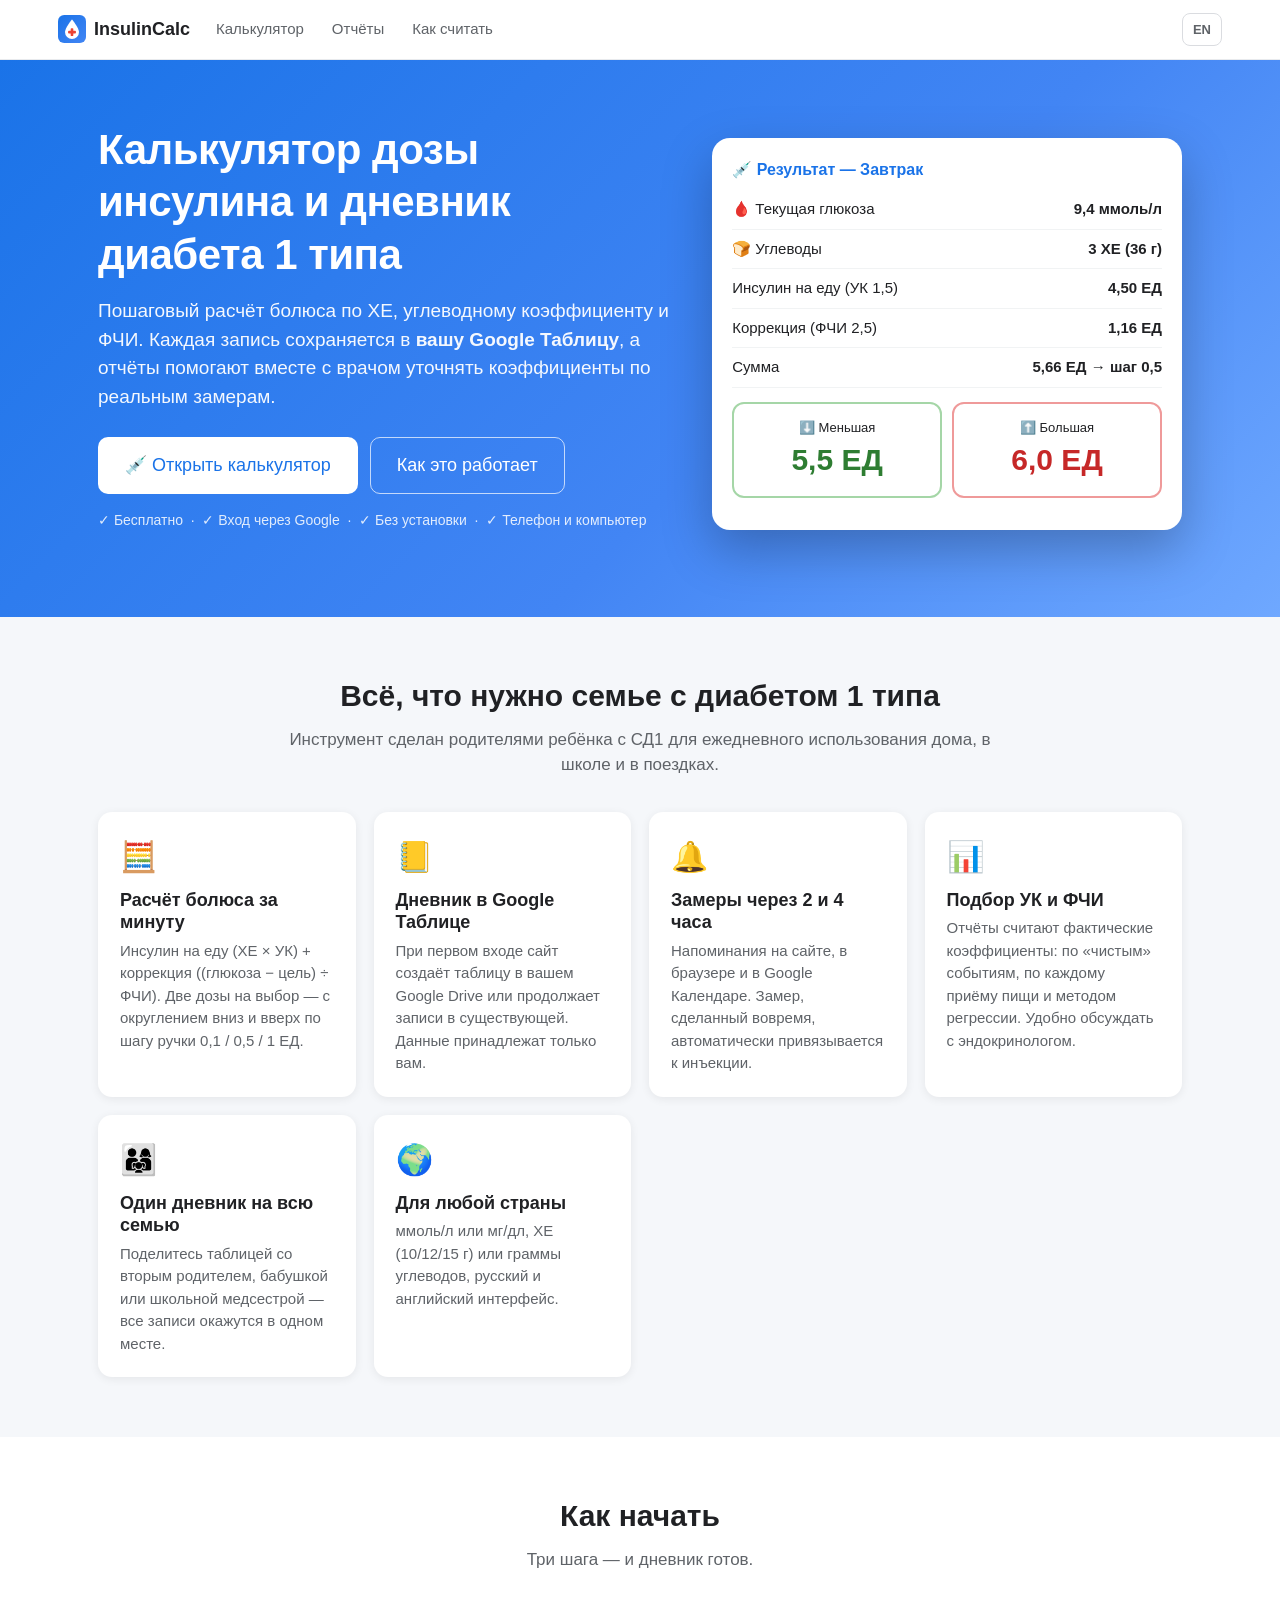
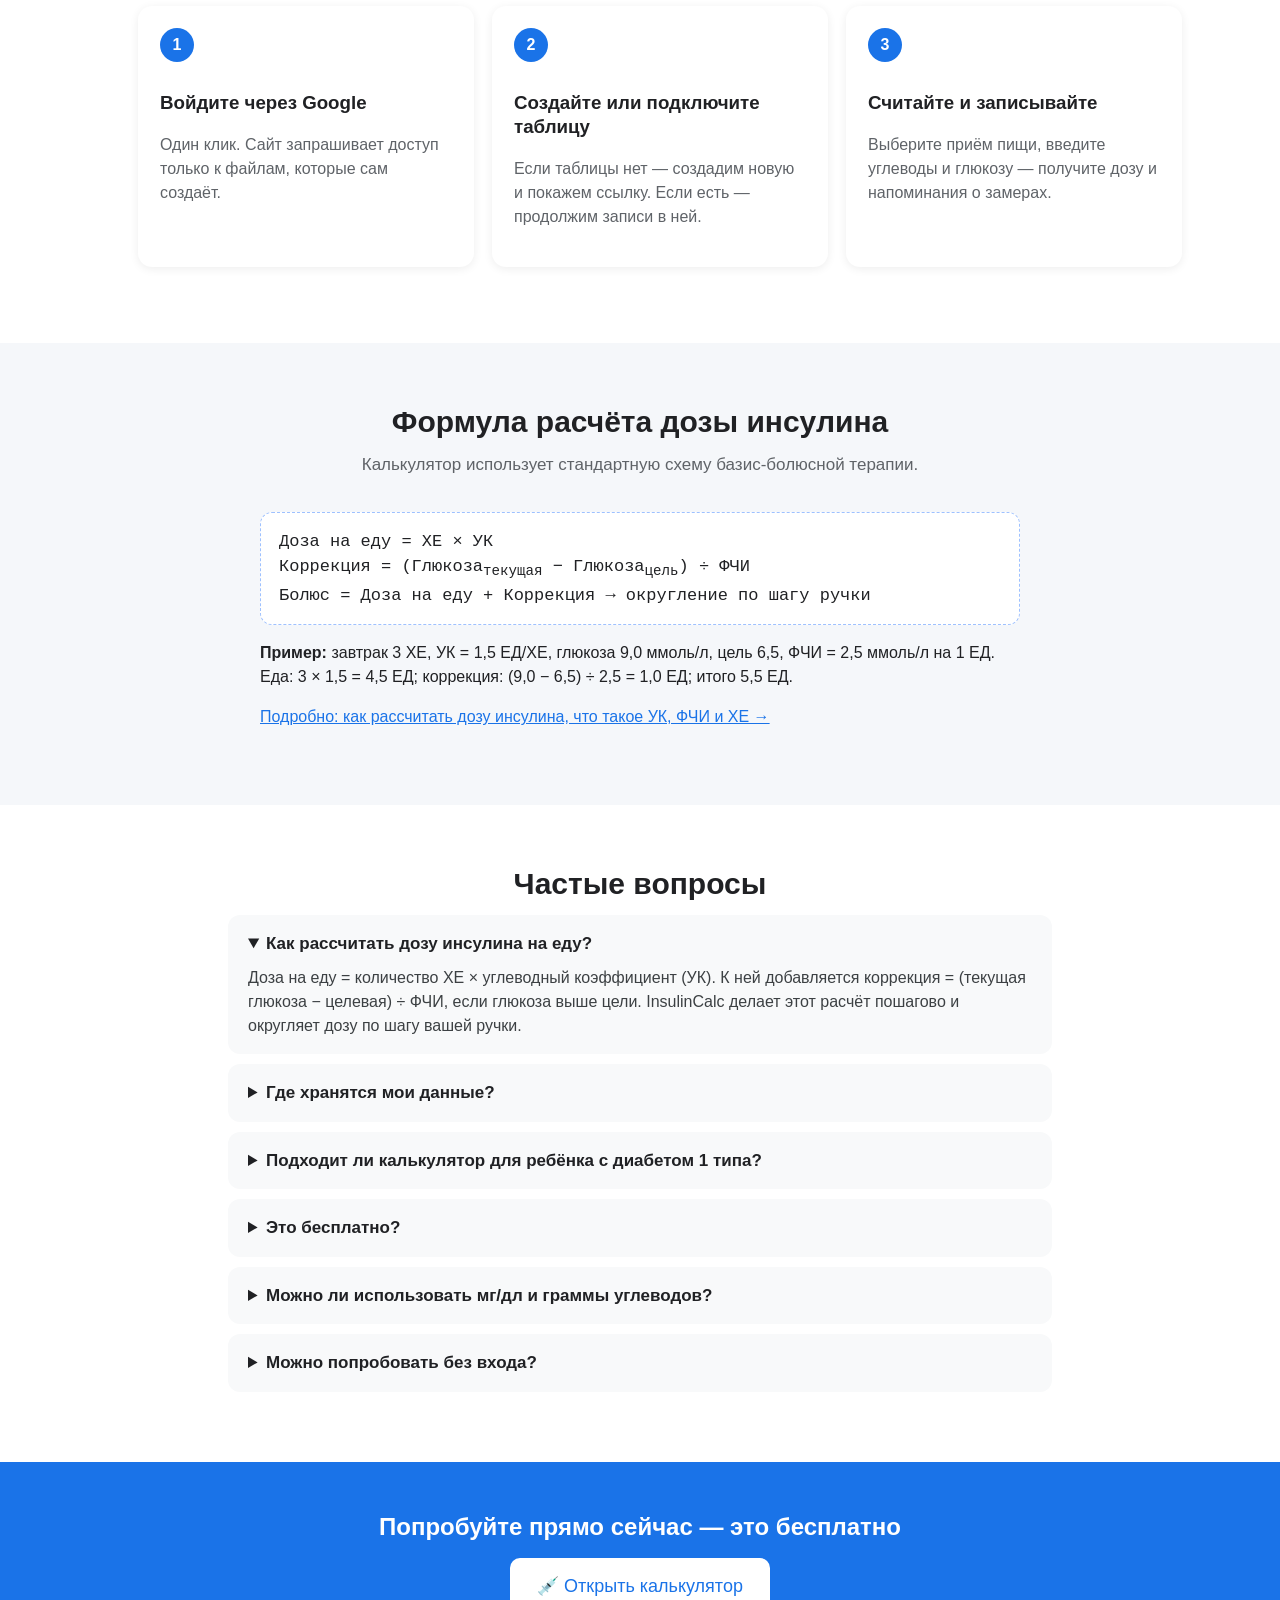
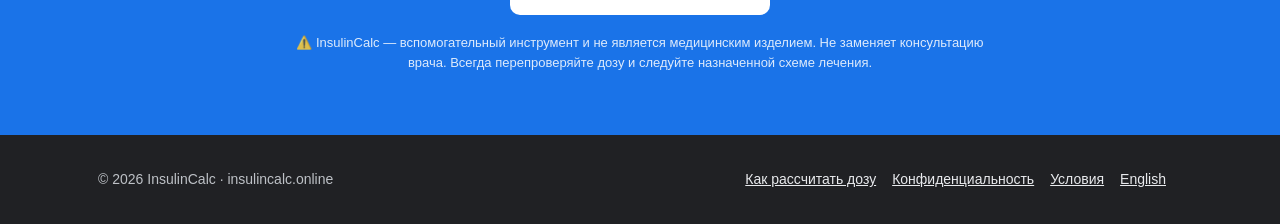
==== commit 019e021b: "Prepare migration to https://insulincalc.online - canonical/og/sitemap/robots/config SITE_URL: vidge" ====
--- a/index.html
+++ b/index.html
@@ -6,10 +6,10 @@
 <title>Калькулятор дозы инсулина онлайн и дневник диабета 1 типа — InsulinCalc</title>
 <meta name="description" content="Бесплатный калькулятор болюса инсулина по ХЕ, УК и ФЧИ для детей и взрослых с диабетом 1 типа. Дневник самоконтроля в вашей Google Таблице, отчёты и подбор коэффициентов.">
 <meta name="keywords" content="калькулятор инсулина, калькулятор дозы инсулина, расчет инсулина на ХЕ, хлебные единицы, углеводный коэффициент, ФЧИ, диабет 1 типа у ребенка, дневник самоконтроля">
-<link rel="canonical" href="https://www.vidgenlab.pro/">
-<link rel="alternate" hreflang="ru" href="https://www.vidgenlab.pro/">
-<link rel="alternate" hreflang="en" href="https://www.vidgenlab.pro/en/">
-<link rel="alternate" hreflang="x-default" href="https://www.vidgenlab.pro/en/">
+<link rel="canonical" href="https://insulincalc.online/">
+<link rel="alternate" hreflang="ru" href="https://insulincalc.online/">
+<link rel="alternate" hreflang="en" href="https://insulincalc.online/en/">
+<link rel="alternate" hreflang="x-default" href="https://insulincalc.online/en/">
 <meta name="theme-color" content="#1a73e8">
 <link rel="icon" href="/assets/img/favicon.svg" type="image/svg+xml">
 <link rel="icon" href="/favicon.ico" sizes="32x32">
@@ -21,15 +21,15 @@
 <meta property="og:locale:alternate" content="en_US">
 <meta property="og:title" content="Калькулятор дозы инсулина и дневник диабета — InsulinCalc">
 <meta property="og:description" content="Считайте болюс по ХЕ, УК и ФЧИ, ведите дневник в своей Google Таблице и уточняйте коэффициенты по реальным замерам. Бесплатно.">
-<meta property="og:url" content="https://www.vidgenlab.pro/">
-<meta property="og:image" content="https://www.vidgenlab.pro/assets/img/og-image.jpg">
+<meta property="og:url" content="https://insulincalc.online/">
+<meta property="og:image" content="https://insulincalc.online/assets/img/og-image.jpg">
 <meta property="og:image:width" content="1200"><meta property="og:image:height" content="630">
 <meta name="twitter:card" content="summary_large_image">
-<link rel="stylesheet" href="/assets/css/style.css">
+<link rel="stylesheet" href="/assets/css/style.css?v=20261115b">
 <script type="application/ld+json">
 {"@context":"https://schema.org","@graph":[
- {"@type":"WebSite","@id":"https://www.vidgenlab.pro/#website","url":"https://www.vidgenlab.pro/","name":"InsulinCalc","inLanguage":["ru","en"]},
- {"@type":"WebApplication","name":"InsulinCalc — калькулятор дозы инсулина","url":"https://www.vidgenlab.pro/app/","applicationCategory":"HealthApplication","operatingSystem":"Any (браузер)","inLanguage":"ru","isAccessibleForFree":true,
+ {"@type":"WebSite","@id":"https://insulincalc.online/#website","url":"https://insulincalc.online/","name":"InsulinCalc","inLanguage":["ru","en"]},
+ {"@type":"WebApplication","name":"InsulinCalc — калькулятор дозы инсулина","url":"https://insulincalc.online/app/","applicationCategory":"HealthApplication","operatingSystem":"Any (браузер)","inLanguage":"ru","isAccessibleForFree":true,
   "offers":{"@type":"Offer","price":"0","priceCurrency":"USD"},
   "description":"Пошаговый расчёт болюсного инсулина по хлебным единицам, углеводному коэффициенту и фактору чувствительности; дневник в Google Таблице; отчёты по УК и ФЧИ.",
   "featureList":["Расчёт дозы инсулина на еду и коррекцию","ХЕ или граммы, ммоль/л или мг/дл","Округление по шагу шприц-ручки","Напоминания о замерах через 2 и 4 часа","Подбор УК и ФЧИ по реальным замерам","Данные в вашей Google Таблице"]},
@@ -134,7 +134,7 @@
 </main>
 
 <footer class="site"><div class="container foot-grid">
-  <div>© <span id="y">2026</span> InsulinCalc · vidgenlab.pro</div>
+  <div>© <span id="y">2026</span> InsulinCalc · insulincalc.online</div>
   <div class="foot-links"><a href="/kak-rasschitat-dozu-insulina/">Как рассчитать дозу</a><a href="/privacy/">Конфиденциальность</a><a href="/terms/">Условия</a><a href="/en/" hreflang="en">English</a></div>
 </div></footer>
 <script>document.getElementById('y').textContent=new Date().getFullYear()</script>
--- a/assets/css/style.css
+++ b/assets/css/style.css
@@ -94,7 +94,13 @@
 .done-box{background:#e8f5e9;border-radius:12px;padding:18px;margin-bottom:14px;line-height:1.7}
 .recent{margin-top:18px}
 .recent h3{font-size:15px;color:var(--muted);margin:0 0 8px}
-.recent-item{display:flex;justify-content:space-between;gap:10px;padding:9px 0;border-bottom:1px solid #f1f3f4;font-size:14px}
+/* «Последние записи» — таблица: название | доза | ХЕ | глюкоза до→через 2 ч. Колонки выровнены по самому
+   широкому значению, шрифт общий для всех строк (подбирается в calc.js → fitRecent) */
+.recent-list{display:grid;grid-template-columns:minmax(0,1fr) auto auto auto;column-gap:0;font-size:var(--recent-fs,14px);white-space:nowrap;overflow:hidden}
+.recent-item{display:contents}
+.recent-item>span{padding:9px 0;border-bottom:1px solid #f1f3f4}
+.recent-item>.ri-l{min-width:0;overflow:hidden;text-overflow:ellipsis}
+.ri-c{text-align:right;font-variant-numeric:tabular-nums;padding-left:.7em !important}
 .recent-item .pending{color:#e65100}
 .rem-card{background:linear-gradient(135deg,#667eea,#764ba2);color:#fff;border-radius:12px;padding:16px;margin-bottom:12px}
 .rem-card .t{font-weight:700;margin-bottom:6px}
@@ -202,3 +208,10 @@
 @keyframes fadeIn{from{opacity:0;transform:translateY(8px)}to{opacity:1;transform:none}}
 @keyframes spin{to{transform:rotate(360deg)}}
 @media print{.topbar,.controls,.actions,.demo-bar,.tabs{display:none!important}body{background:#fff}.card{box-shadow:none}}
+.xeg-row{display:flex;align-items:center;gap:8px;margin:0 0 12px;flex-wrap:wrap;font-size:15px;color:var(--muted)}
+.xeg-row .xeg-input{width:90px;font-size:18px;padding:6px 10px}
+.xeg-row .input-unit{position:static;transform:none}
+.tz-line{display:flex;justify-content:space-between;align-items:flex-start;gap:10px;flex-wrap:wrap;background:#f1f6fe;border-radius:10px;padding:10px 12px;margin-bottom:14px;font-size:14px}
+.tz-line .link-btn{white-space:nowrap}
+.set-h{font-size:15px;margin:18px 0 4px;color:var(--blue)}
+.set-h:first-of-type{margin-top:4px}
